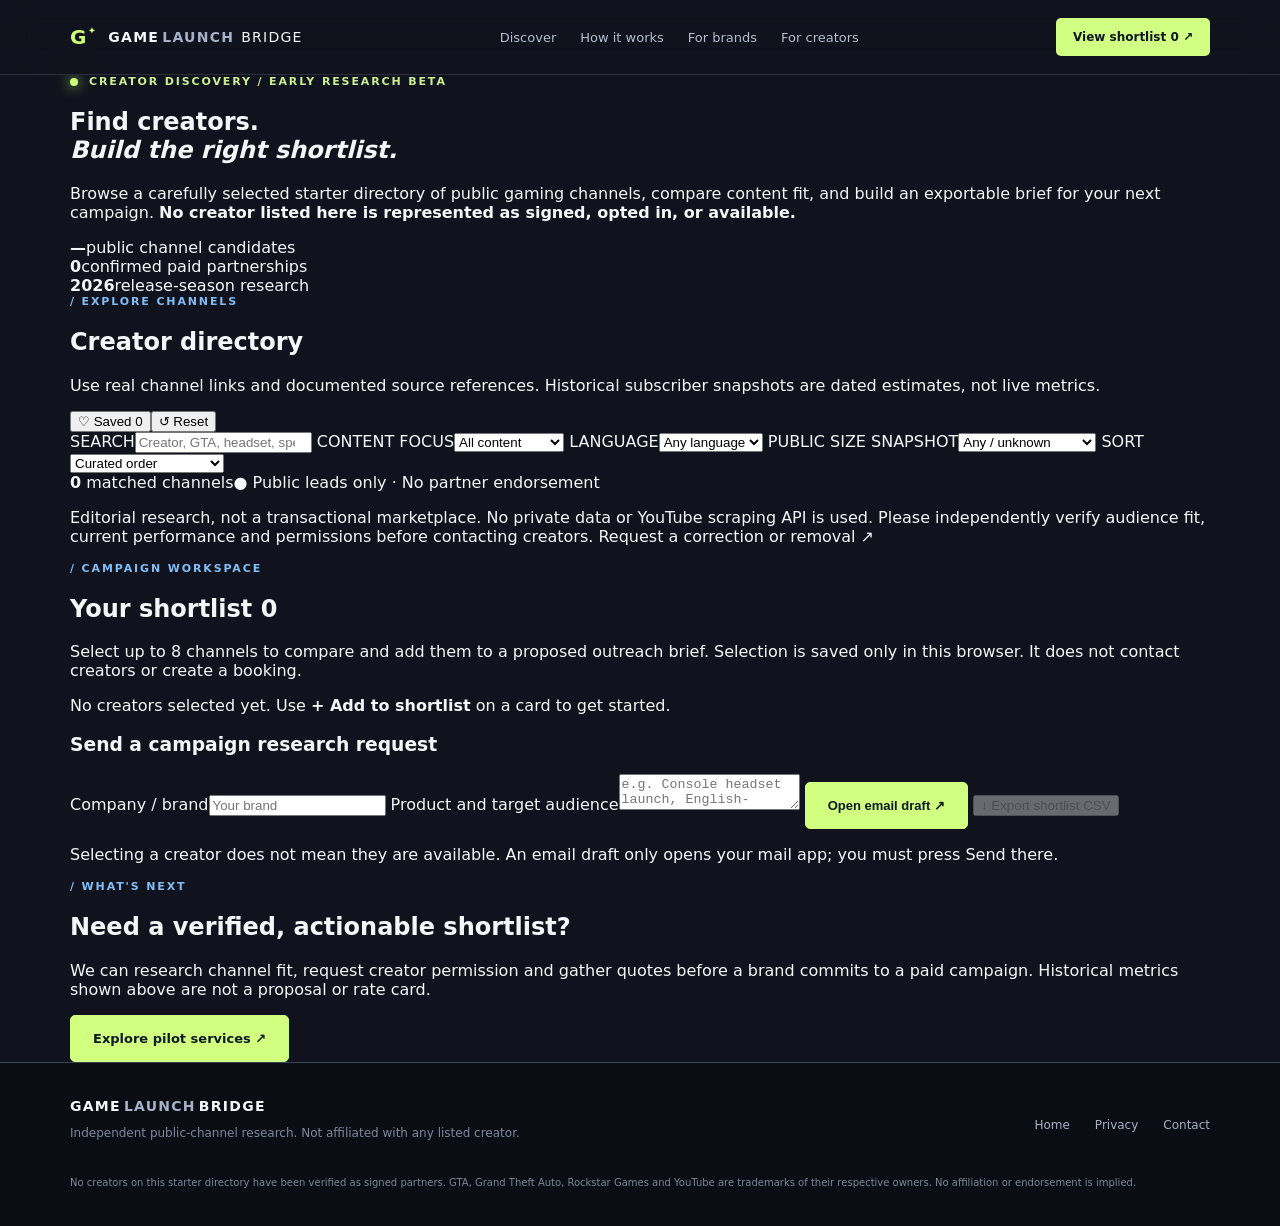
==== discover.html @ 22971d4e "Add creator discovery marketplace interface with search and shortlist workspace" ====
<!doctype html>
<html lang="en">
<head>
<meta charset="utf-8"><meta name="viewport" content="width=device-width,initial-scale=1">
<meta name="description" content="Find gaming creators for major launch campaigns. Curated public YouTube channel research, comparison, saved shortlist and a transparent inquiry workflow.">
<meta name="theme-color" content="#10131d">
<meta name="robots" content="noindex,nofollow">
<title>Discover gaming creators — GameLaunch Bridge</title>
<link rel="stylesheet" href="styles.css"><link rel="stylesheet" href="discover.css">
</head>
<body>
<a class="skip" href="#results">Skip to creator results</a>
<header class="header"><div class="shell headerinner"><a class="wordmark" href="index.html"><span class="logo">G<span class="star">✦</span></span> GAME<span class="dim">LAUNCH</span> <span class="subword">BRIDGE</span></a><nav aria-label="Main navigation"><a href="discover.html" aria-current="page">Discover</a><a href="index.html#how">How it works</a><a href="index.html#brands">For brands</a><a href="index.html#creators">For creators</a></nav><a class="navcta" href="#shortlist">View shortlist <span id="nav-count">0</span> ↗</a></div></header>
<main class="discovery-shell">
<section class="explore-intro shell">
<div class="eyebrow"><span class="live"></span> CREATOR DISCOVERY / EARLY RESEARCH BETA</div>
<h1>Find creators.<br><em>Build the right shortlist.</em></h1>
<p>Browse a carefully selected starter directory of public gaming channels, compare content fit, and build an exportable brief for your next campaign. <strong>No creator listed here is represented as signed, opted in, or available.</strong></p>
<div class="intro-stats"><div><strong id="total-count">—</strong><span>public channel candidates</span></div><div><strong>0</strong><span>confirmed paid partnerships</span></div><div><strong>2026</strong><span>release-season research</span></div></div>
</section>
<section class="shell marketplace">
<div class="market-head"><div><div class="eyebrow plain">/ EXPLORE CHANNELS</div><h2>Creator directory</h2><p>Use real channel links and documented source references. Historical subscriber snapshots are dated estimates, not live metrics.</p></div><div class="mini-actions"><button id="show-saved" type="button" class="outline-action" aria-pressed="false">♡ Saved <span id="saved-count">0</span></button><button id="reset-filters" type="button" class="outline-action">↺ Reset</button></div></div>
<div class="filterbar">
<label class="search"><span class="control-label">SEARCH</span><input id="search" type="search" placeholder="Creator, GTA, headset, speedruns…" autocomplete="off" aria-label="Search channels"></label>
<label><span class="control-label">CONTENT FOCUS</span><select id="category" aria-label="Filter content focus"><option value="">All content</option><option>GTA guides</option><option>GTA news</option><option>GTA gameplay</option><option>Entertainment</option><option>Gaming tech</option><option>Live &amp; variety</option></select></label>
<label><span class="control-label">LANGUAGE</span><select id="language" aria-label="Filter language"><option value="">Any language</option><option>English</option><option>Spanish</option></select></label>
<label><span class="control-label">PUBLIC SIZE SNAPSHOT</span><select id="size" aria-label="Filter dated audience size"><option value="">Any / unknown</option><option value="large">1M+ (dated)</option><option value="mid">100K–999K (dated)</option><option value="unknown">Not verified</option></select></label>
<label><span class="control-label">SORT</span><select id="sort" aria-label="Sort creators"><option value="curated">Curated order</option><option value="size">Snapshot: highest first</option><option value="az">Name: A–Z</option></select></label>
</div>
<div class="resultbar"><span><strong id="result-count">0</strong> matched channels</span><span class="pillstatus">● Public leads only · No partner endorsement</span></div>
<div id="results" class="creator-grid" aria-live="polite"></div>
<div id="empty" class="empty-state" hidden><h3>No creators matched.</h3><p>Try clearing a filter or broadening the search.</p><button type="button" id="empty-reset" class="btn secondary">Clear filters</button></div>
<p class="source-note">Editorial research, not a transactional marketplace. No private data or YouTube scraping API is used. Please independently verify audience fit, current performance and permissions before contacting creators. <a href="mailto:1102847670py@gmail.com?subject=Creator%20profile%20correction%20or%20removal">Request a correction or removal ↗</a></p>
</section>
<section class="shell shortlist-section" id="shortlist">
<div><div class="eyebrow plain">/ CAMPAIGN WORKSPACE</div><h2>Your shortlist <span class="count-bubble" id="shortlist-total">0</span></h2><p>Select up to 8 channels to compare and add them to a proposed outreach brief. Selection is saved only in this browser. It does not contact creators or create a booking.</p></div>
<div class="shortlist-layout"><div class="selection-panel" id="selected-list"><p class="no-selection">No creators selected yet. Use <strong>+ Add to shortlist</strong> on a card to get started.</p></div>
<div class="brief-panel"><h3>Send a campaign research request</h3><label for="brief-brand">Company / brand</label><input id="brief-brand" maxlength="120" placeholder="Your brand">
<label for="brief-goal">Product and target audience</label><textarea id="brief-goal" maxlength="1000" placeholder="e.g. Console headset launch, English-speaking audience, $2,000 test budget"></textarea>
<button type="button" class="btn primary" id="email-brief" disabled>Open email draft ↗</button>
<button type="button" class="outline-action export-action" id="download-csv" disabled>↓ Export shortlist CSV</button>
<p class="brief-note" role="status" id="brief-status">Selecting a creator does not mean they are available. An email draft only opens your mail app; you must press Send there.</p></div></div>
</section>
<section class="shell next-step"><div><span class="eyebrow plain">/ WHAT'S NEXT</span><h2>Need a verified, actionable shortlist?</h2><p>We can research channel fit, request creator permission and gather quotes before a brand commits to a paid campaign. Historical metrics shown above are not a proposal or rate card.</p></div><a class="btn primary" href="index.html#offers">Explore pilot services ↗</a></section>
</main>
<dialog id="creator-dialog" class="creator-dialog" aria-label="Creator profile"><div id="dialog-content"></div><form method="dialog"><button class="modal-close" aria-label="Close creator profile" type="submit">✕</button></form></dialog>
<footer class="footer"><div class="shell footerinner"><div><a class="wordmark" href="index.html">GAME<span class="dim">LAUNCH</span> BRIDGE</a><p>Independent public-channel research. Not affiliated with any listed creator.</p></div><div class="footerlinks"><a href="index.html">Home</a><a href="privacy.html">Privacy</a><a href="mailto:1102847670py@gmail.com">Contact</a></div></div><div class="shell legal">No creators on this starter directory have been verified as signed partners. GTA, Grand Theft Auto, Rockstar Games and YouTube are trademarks of their respective owners. No affiliation or endorsement is implied.</div></footer>
<script src="creators-data.js" defer></script><script src="discover.js" defer></script>
</body></html>
---- styles.css ----
:root{font-family:Inter,ui-sans-serif,system-ui,-apple-system,"Segoe UI",sans-serif;color:#f5f6f8;background:#10131d;scroll-behavior:smooth}*{box-sizing:border-box}body{margin:0}a{color:inherit;text-decoration:none}a:hover{color:#cbff77}.shell{width:min(1140px,calc(100% - 44px));margin:auto}.skip{position:absolute;left:-9999px;top:6px;background:#ccff6c;color:#10131d;padding:10px;z-index:100}.skip:focus{left:6px}.header{position:sticky;top:0;z-index:20;background:rgba(16,19,29,.88);backdrop-filter:blur(16px);border-bottom:1px solid #2a2e3d}.headerinner{min-height:74px;display:flex;align-items:center;gap:34px;justify-content:space-between}.wordmark{font-size:14px;letter-spacing:.09em;font-weight:900;white-space:nowrap;display:flex;align-items:center;gap:3px}.logo{font-size:20px;color:#ccff75;margin-right:8px}.star{font-size:10px;vertical-align:top}.dim{color:#a6b0c6}.subword{font-weight:500;margin-left:4px}nav{display:flex;gap:24px;font-size:13px;color:#b5bdce}nav a:hover,.footerlinks a:hover{color:#cfff7d}.navcta{font-size:12px;color:#111821;background:#d0ff83;padding:12px 17px;border-radius:5px;font-weight:800;white-space:nowrap}.navcta:hover{color:#111821;background:#fff}.hero{min-height:630px;overflow:hidden;position:relative;background:radial-gradient(circle at 68% 53%,#222a3c 0%,#10131d 54%)}.herogrid{min-height:628px;display:grid;grid-template-columns:1fr .9fr;align-items:center;gap:30px;position:relative;z-index:1}.eyebrow{font-size:11px;font-weight:800;letter-spacing:.17em;color:#caee92;display:flex;align-items:center;gap:11px}.live{width:8px;height:8px;background:#cafe7b;border-radius:50%;box-shadow:0 0 13px #c8ff74}.hero h1{font-weight:850;font-size:clamp(43px,5.1vw,70px);line-height:1.07;letter-spacing:-.055em;max-width:680px;margin:25px 0}.hero h1 em{color:#cefd88;font-style:normal}.lede{font-size:17px;line-height:1.76;max-width:550px;color:#b9c2d3}.heroactions{display:flex;gap:14px;flex-wrap:wrap;margin:33px 0 23px}.btn{display:inline-flex;align-items:center;justify-content:center;gap:16px;padding:15px 22px;border-radius:5px;font-weight:800;font-size:13px;border:1px solid #545e70;cursor:pointer;transition:transform .15s,background .15s}.btn:hover{transform:translateY(-2px)}.primary{background:#d1ff80;color:#111923;border-color:#d1ff80}.primary:hover{background:#e7ffae;color:#111923}.secondary{color:#f2f5fa;background:#242a39}.secondary:hover{color:#fff;background:#333c4e}.fineprint{font-size:11px;color:#8c98aa;line-height:1.6}.heroart{height:460px;position:relative;background:linear-gradient(152deg,#262b3f,#151a29);border:1px solid #3c455c;border-radius:16px;overflow:hidden;box-shadow:0 25px 75px #06070d88}.heroart:after{content:"";position:absolute;inset:0;background:repeating-linear-gradient(to bottom,transparent 0 13px,#ffffff04 14px);pointer-events:none}.arttitle,.artfoot{position:absolute;left:26px;top:26px;letter-spacing:.16em;color:#a8b5d0;font-size:10px;font-weight:750}.artfoot{top:auto;bottom:24px;color:#929eb6}.orbit{position:absolute;left:50%;top:50%;transform:translate(-50%,-50%) rotate(-18deg);border:1px solid #759a6f88;border-radius:50%}.orbit1{height:270px;width:270px}.orbit2{height:405px;width:405px;border-color:#4a627377}.central{position:absolute;top:50%;left:50%;transform:translate(-50%,-50%) rotate(-5deg);font-size:43px;line-height:.96;font-weight:900;letter-spacing:-.06em;color:#e2fdc3;text-shadow:0 0 50px #9bea7a57}.central small{display:block;color:#8cf4dd;font-size:13px;letter-spacing:.28em;margin-top:12px}.floatcard{position:absolute;background:#1d2632f2;border:1px solid #5f6e7e;border-radius:8px;padding:14px 15px;display:grid;gap:5px;box-shadow:0 12px 30px #10131d99}.floatcard span{font-size:9px;letter-spacing:.13em;color:#ccff8c}.floatcard strong{font-size:16px}.floatcard small{font-size:11px;color:#9aa7b6}.floatbrand{right:18px;top:82px;transform:rotate(6deg)}.floatcreator{left:24px;bottom:100px;transform:rotate(-5deg)}.glow{position:absolute;border-radius:50%;filter:blur(110px);opacity:.18;pointer-events:none}.glow1{background:#a5f984;width:340px;height:340px;right:8%;top:20%}.glow2{background:#659fd5;width:280px;height:280px;right:40%;bottom:0}.context{background:#181e2a;border-top:1px solid #333846;border-bottom:1px solid #333846}.contextinner{display:grid;grid-template-columns:1fr 1px 1fr 1px 1fr;align-items:center;gap:30px;padding:30px 0}.contextlead{display:grid;gap:7px}.contextlead strong{font-size:17px}.contextlead p{font-size:12px;line-height:1.7;color:#a7b2c3;margin:0}.contextdivider{width:1px;height:70px;background:#353d4b}.tiny{font-size:10px;letter-spacing:.15em;color:#bcff7e;font-weight:800}.section{padding:96px 0}.sectionhead{max-width:700px;margin-bottom:45px}.eyebrow.plain{color:#81bdf6;margin-bottom:14px}.section h2{font-weight:850;letter-spacing:-.044em;font-size:clamp(31px,3.2vw,45px);line-height:1.12;margin:0 0 20px}.sectionhead p,.formgrid>div>p{font-size:15px;line-height:1.7;color:#aab4c8}.steps{display:grid;grid-template-columns:repeat(4,1fr);gap:16px}.step{padding:29px 24px 32px;border:1px solid #384154;background:#171e2b;border-radius:10px}.num{font-weight:850;font-size:12px;color:#d0ff83}.step h3{font-size:18px;margin-top:50px}.step p{font-size:13px;line-height:1.8;color:#aeb9cb}.darkpanel{background:#171b27}.plans{display:grid;grid-template-columns:1fr 1fr;gap:20px;max-width:900px}.plan{border:1px solid #3f4b5d;border-radius:12px;background:#202737;padding:30px}.plan.featured{border-color:#9ac46f;background:linear-gradient(135deg,#25302e,#202737 65%)}.plantop{display:flex;align-items:center;justify-content:space-between;gap:10px;letter-spacing:.12em;color:#b6c3d5;font-size:10px;font-weight:800}.tag{padding:7px 9px;border-radius:3px;color:#172136;background:#d4def1;font-size:9px;letter-spacing:.01em}.tag.green{background:#ceff84}.price{font-size:42px;font-weight:850;letter-spacing:-.05em;margin:25px 0 10px}.price small{font-size:12px;font-weight:500;color:#aeb9ca;letter-spacing:0}.plan h3{font-size:19px;margin:10px 0}.plan p,.plan li{color:#b7c0d1;font-size:13px;line-height:1.8}.plan ul{padding-left:20px;margin:22px 0 27px}.planbtn{background:#d2ff88;color:#111923;border-color:#d2ff88;width:100%}.planbtn:hover{color:#111923;background:#f1ffc7}.pricingnote{font-size:11px;color:#a0acc0;margin-top:25px;max-width:850px;line-height:1.7}.formssection{background:#10131d}.formgrid{display:grid;grid-template-columns:.82fr 1.18fr;gap:80px;align-items:start}.formgrid>div>h2{max-width:450px}.note{background:#1c2431;border-left:3px solid #ccff84;padding:18px 20px;margin-top:33px}.note strong{font-size:15px}.note p,.aside{font-size:12px!important;line-height:1.7!important;color:#abb7c9}.formcard{padding:28px;border:1px solid #3e4757;background:#202737;border-radius:12px}.formtitle{font-size:18px;font-weight:850;margin-bottom:25px}.formcard label{display:grid;gap:9px;font-size:12px;font-weight:650;color:#d8dfed;margin-bottom:18px}.formcard label span{color:#cfff86}.formcard input:not([type=checkbox]),.formcard select,.formcard textarea{width:100%;min-height:46px;border:1px solid #4a556a;background:#131925;border-radius:5px;color:#fff;padding:12px 13px;font:inherit;font-weight:400;outline:none}.formcard textarea{min-height:110px;resize:vertical}.formcard input:focus,.formcard textarea:focus,.formcard select:focus{border-color:#cfff86}.formcard input::placeholder,.formcard textarea::placeholder{color:#7d8a9e}.fieldrow{display:grid;grid-template-columns:1fr 1fr;gap:14px}.formcard .consent{display:flex;gap:12px;align-items:start;font-weight:400;line-height:1.6;color:#b9c3d2}.consent input{width:16px;height:16px;flex-shrink:0;margin-top:3px;accent-color:#cfff86}.consent span{color:#b9c3d2!important}.consent a{text-decoration:underline;color:#d4ffa0}.submit{border:none;width:100%}.formfine{color:#8290a4;font-size:10px;line-height:1.5;margin:14px 0 0}.creatorssection{background:#171b27}.faqgrid{display:grid;grid-template-columns:1fr 1fr;gap:30px 50px}.faqgrid h3{font-size:16px}.faqgrid p{font-size:13px;line-height:1.8;color:#aab5c6}.footer{background:#0a0d14;border-top:1px solid #3a4353;padding:35px 0}.footerinner{display:flex;justify-content:space-between;align-items:center}.footer p{color:#7e899d;font-size:12px}.footerlinks{display:flex;gap:25px;color:#a6b1c3;font-size:12px}.legal{color:#7e8799;font-size:10px;line-height:1.7;margin-top:22px}
@media(max-width:1050px){nav{display:none}.herogrid{grid-template-columns:1fr .75fr}.hero h1{font-size:48px}.formgrid{gap:36px}}@media(max-width:780px){.headerinner{min-height:64px}.navcta{font-size:11px;padding:10px}.herogrid{grid-template-columns:1fr;padding:58px 0 38px}.hero{min-height:auto}.hero h1{font-size:clamp(38px,9vw,59px)}.heroart{max-width:500px;width:100%;height:340px}.central{font-size:33px}.orbit2{height:310px;width:310px}.orbit1{height:200px;width:200px}.floatcard{padding:10px;transform:none}.floatbrand{top:55px}.floatcreator{bottom:68px}.contextinner{grid-template-columns:1fr;gap:15px}.contextdivider{height:1px;width:100%}.steps{grid-template-columns:1fr 1fr}.section{padding:65px 0}.step h3{margin-top:20px}.formgrid,.plans,.faqgrid{grid-template-columns:1fr}.formgrid{gap:22px}.formcard{padding:22px}}@media(max-width:480px){.shell{width:calc(100% - 30px)}.wordmark{font-size:12px}.logo{font-size:15px}.subword{display:none}.herogrid{padding-top:43px}.hero h1{font-size:43px}.lede{font-size:15px}.heroactions{display:grid}.steps{grid-template-columns:1fr}.fieldrow{grid-template-columns:1fr;gap:0}.footerinner{align-items:start;gap:20px;flex-direction:column}.footerlinks{flex-wrap:wrap}.section h2{font-size:33px}.plan{padding:23px}}
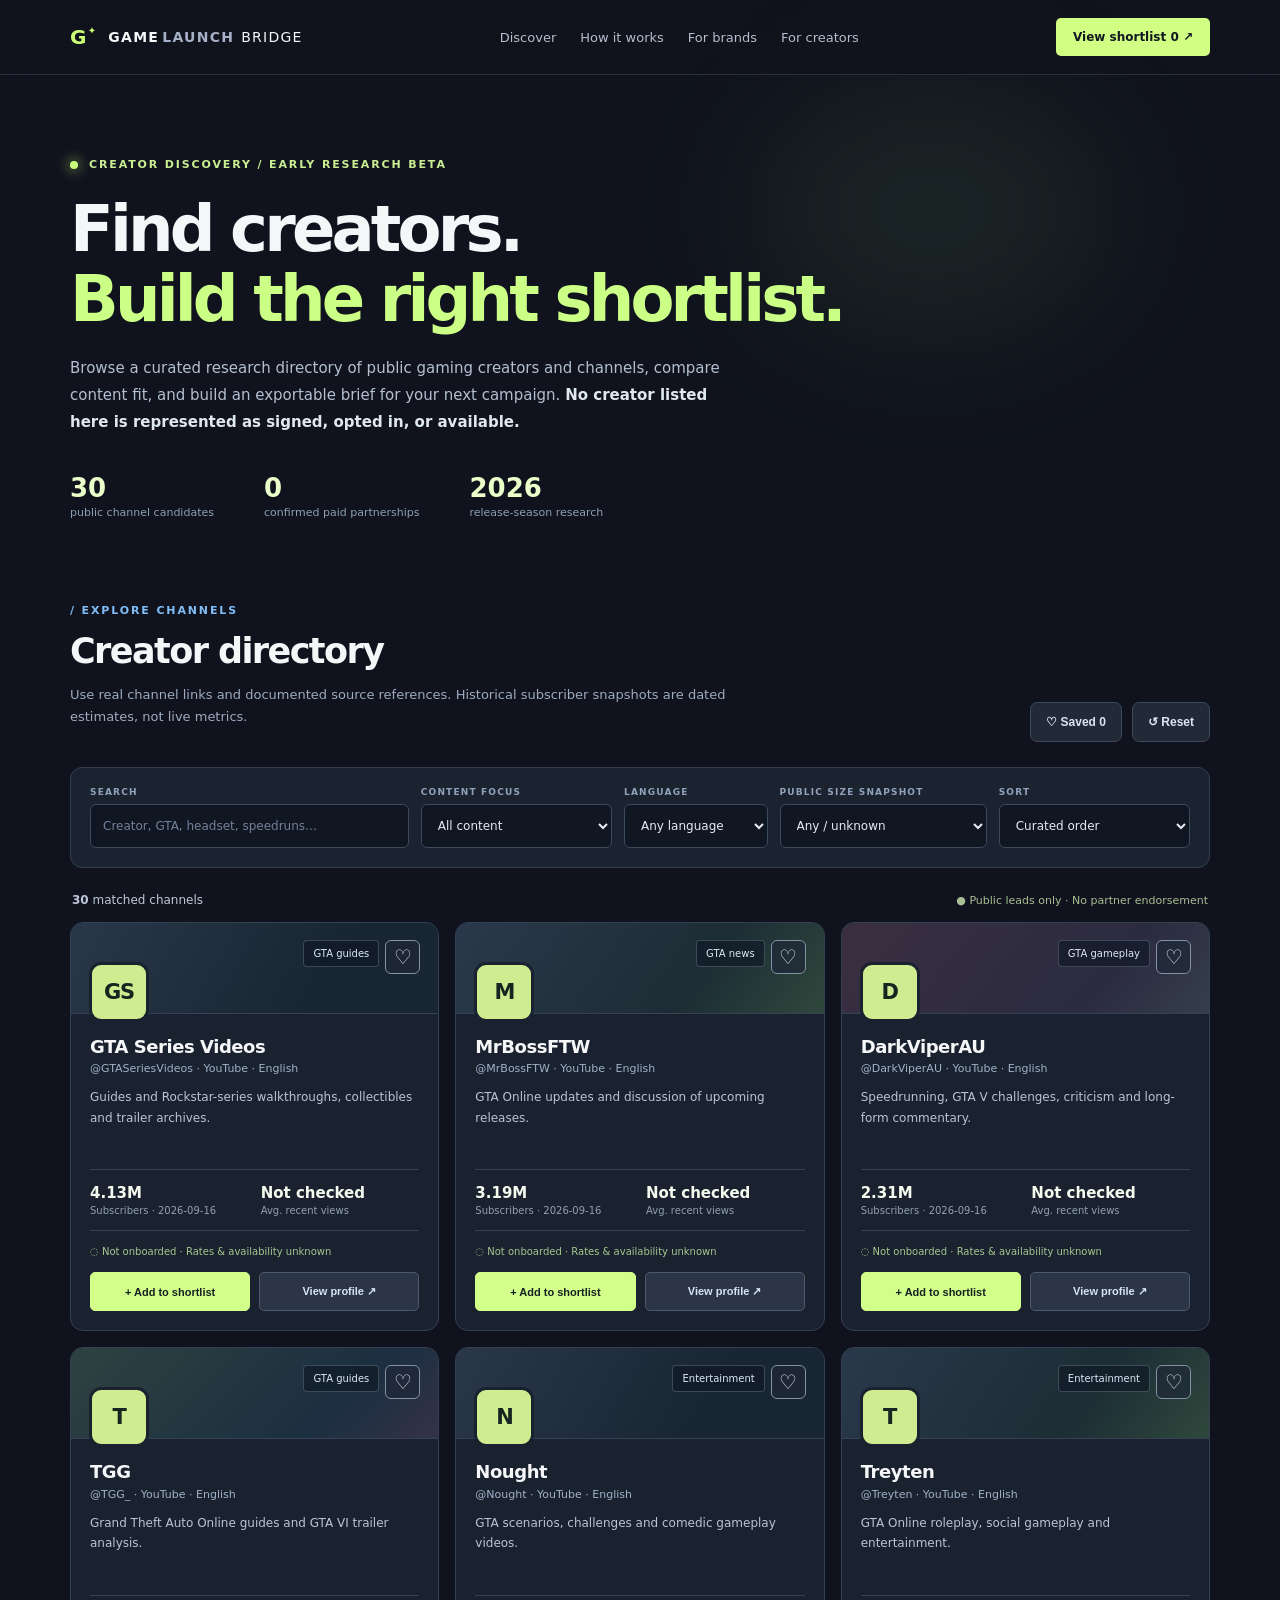
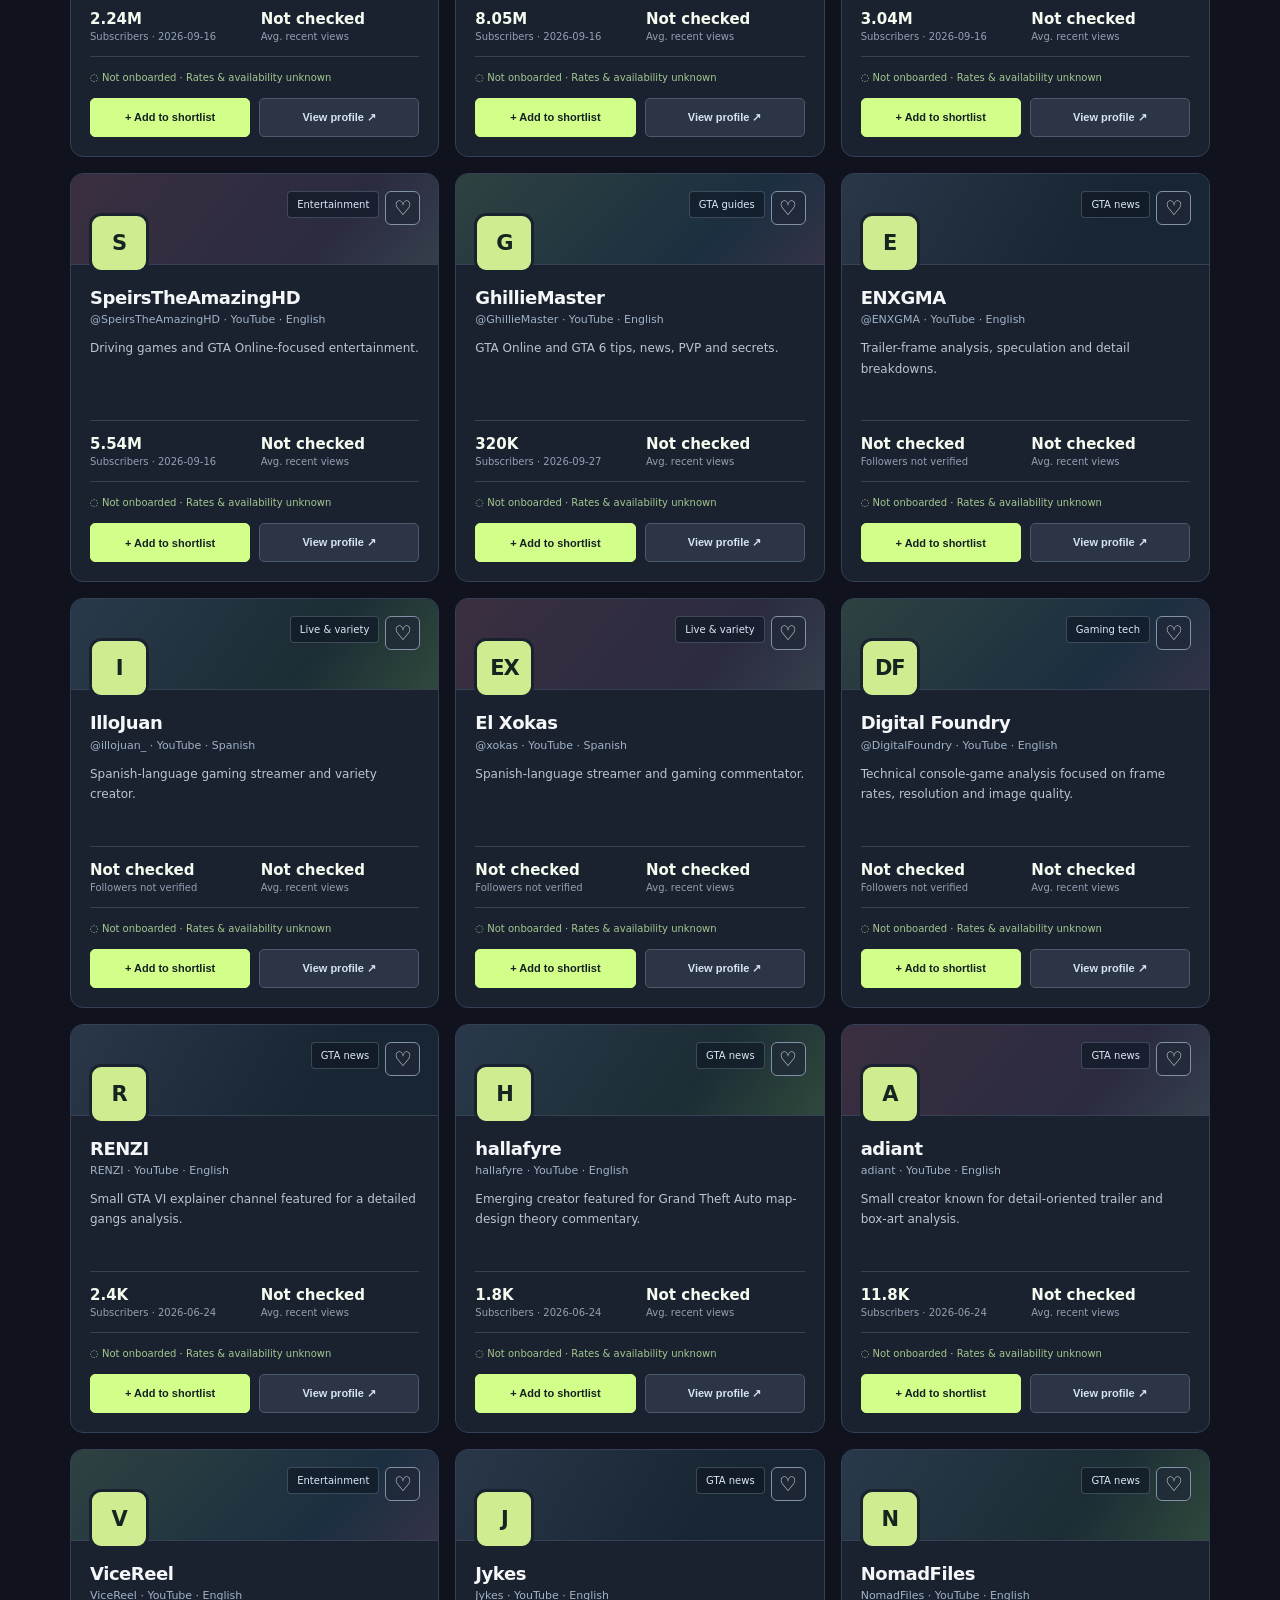
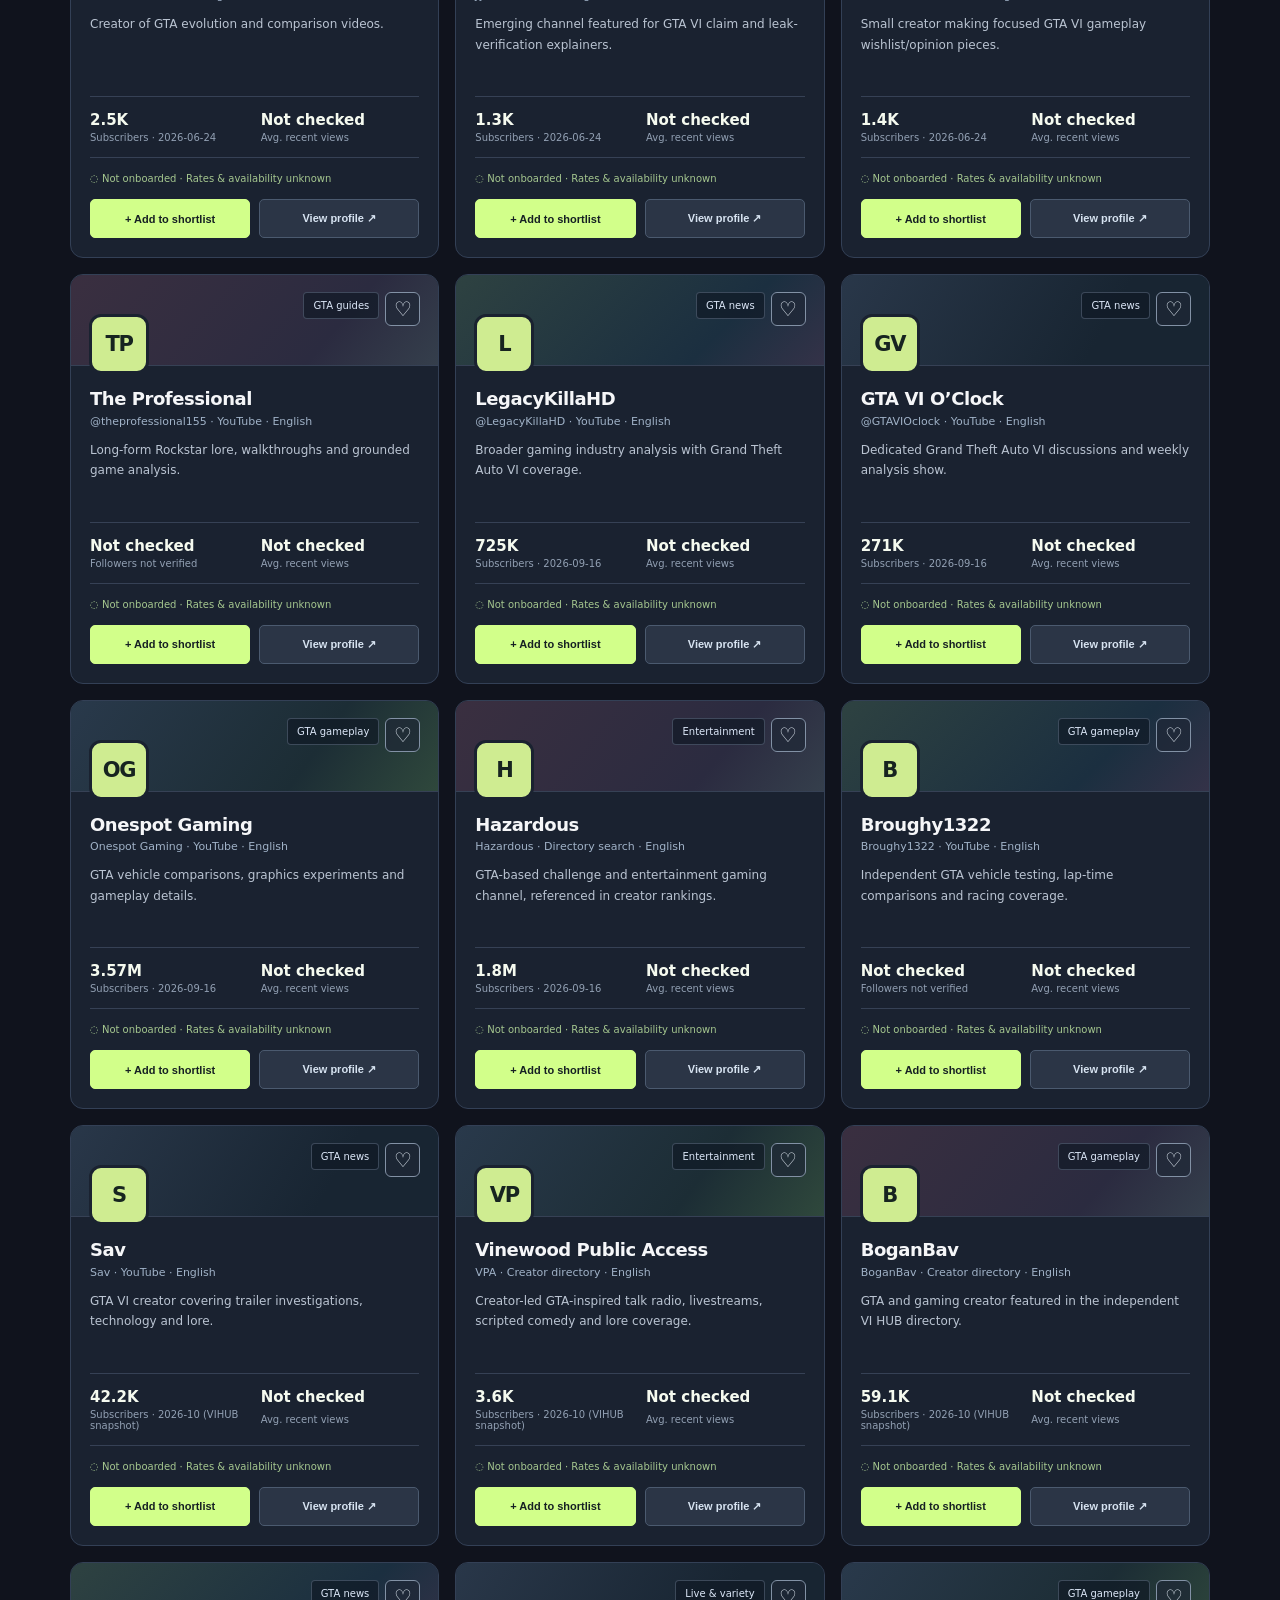
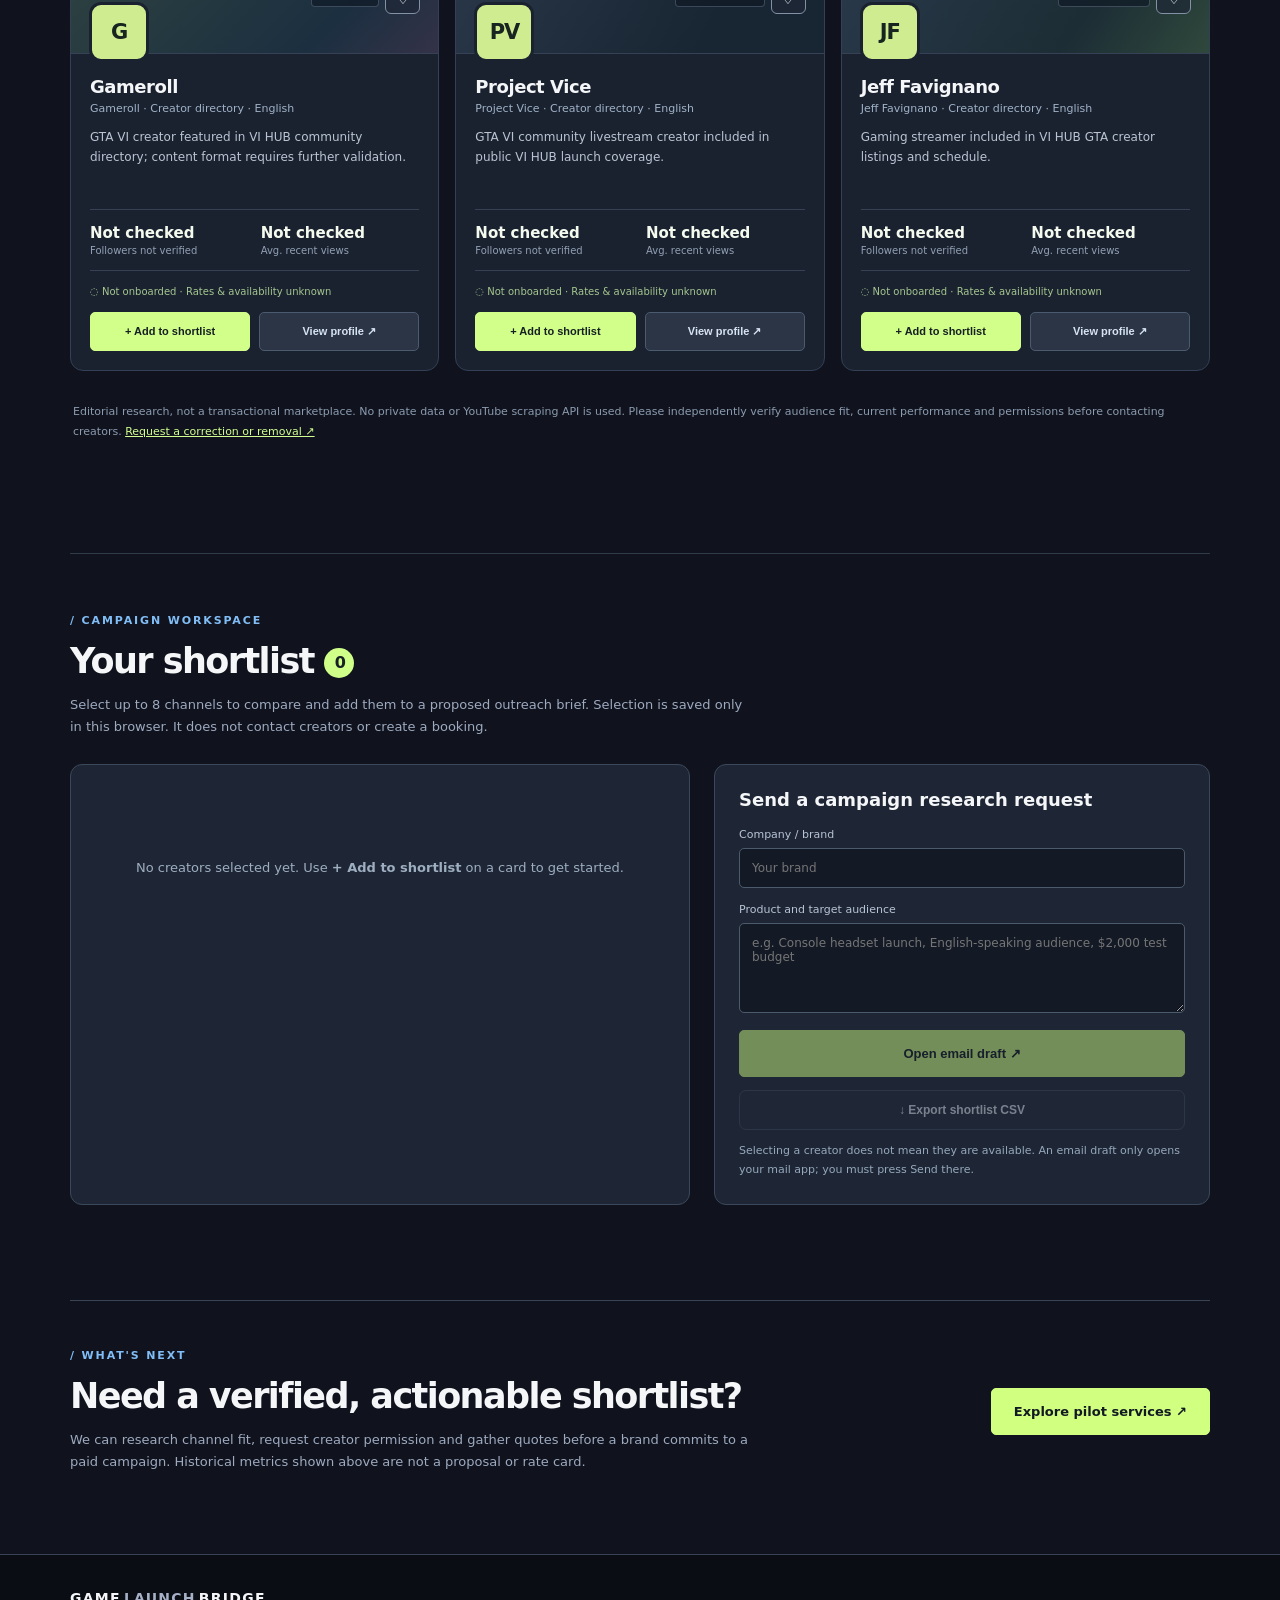
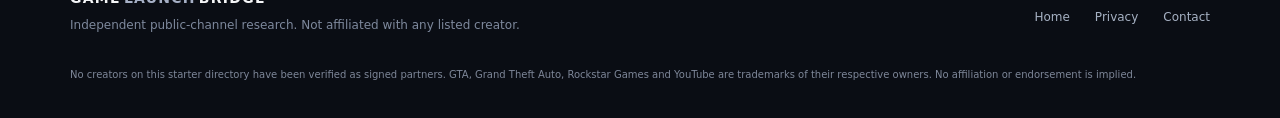
==== commit ee559acf: "Update discovery UI for 30 mixed-source creator candidates" ====
--- a/discover.html
+++ b/discover.html
@@ -2,7 +2,7 @@
 <html lang="en">
 <head>
 <meta charset="utf-8"><meta name="viewport" content="width=device-width,initial-scale=1">
-<meta name="description" content="Find gaming creators for major launch campaigns. Curated public YouTube channel research, comparison, saved shortlist and a transparent inquiry workflow.">
+<meta name="description" content="Find gaming creators for major launch campaigns. Curated public gaming-creator research, comparison, saved shortlist and a transparent inquiry workflow.">
 <meta name="theme-color" content="#10131d">
 <meta name="robots" content="noindex,nofollow">
 <title>Discover gaming creators — GameLaunch Bridge</title>
@@ -15,7 +15,7 @@
 <section class="explore-intro shell">
 <div class="eyebrow"><span class="live"></span> CREATOR DISCOVERY / EARLY RESEARCH BETA</div>
 <h1>Find creators.<br><em>Build the right shortlist.</em></h1>
-<p>Browse a carefully selected starter directory of public gaming channels, compare content fit, and build an exportable brief for your next campaign. <strong>No creator listed here is represented as signed, opted in, or available.</strong></p>
+<p>Browse a curated research directory of public gaming creators and channels, compare content fit, and build an exportable brief for your next campaign. <strong>No creator listed here is represented as signed, opted in, or available.</strong></p>
 <div class="intro-stats"><div><strong id="total-count">—</strong><span>public channel candidates</span></div><div><strong>0</strong><span>confirmed paid partnerships</span></div><div><strong>2026</strong><span>release-season research</span></div></div>
 </section>
 <section class="shell marketplace">
--- a/styles.css
+++ b/styles.css
@@ -1,2 +1,4 @@
 :root{font-family:Inter,ui-sans-serif,system-ui,-apple-system,"Segoe UI",sans-serif;color:#f5f6f8;background:#10131d;scroll-behavior:smooth}*{box-sizing:border-box}body{margin:0}a{color:inherit;text-decoration:none}a:hover{color:#cbff77}.shell{width:min(1140px,calc(100% - 44px));margin:auto}.skip{position:absolute;left:-9999px;top:6px;background:#ccff6c;color:#10131d;padding:10px;z-index:100}.skip:focus{left:6px}.header{position:sticky;top:0;z-index:20;background:rgba(16,19,29,.88);backdrop-filter:blur(16px);border-bottom:1px solid #2a2e3d}.headerinner{min-height:74px;display:flex;align-items:center;gap:34px;justify-content:space-between}.wordmark{font-size:14px;letter-spacing:.09em;font-weight:900;white-space:nowrap;display:flex;align-items:center;gap:3px}.logo{font-size:20px;color:#ccff75;margin-right:8px}.star{font-size:10px;vertical-align:top}.dim{color:#a6b0c6}.subword{font-weight:500;margin-left:4px}nav{display:flex;gap:24px;font-size:13px;color:#b5bdce}nav a:hover,.footerlinks a:hover{color:#cfff7d}.navcta{font-size:12px;color:#111821;background:#d0ff83;padding:12px 17px;border-radius:5px;font-weight:800;white-space:nowrap}.navcta:hover{color:#111821;background:#fff}.hero{min-height:630px;overflow:hidden;position:relative;background:radial-gradient(circle at 68% 53%,#222a3c 0%,#10131d 54%)}.herogrid{min-height:628px;display:grid;grid-template-columns:1fr .9fr;align-items:center;gap:30px;position:relative;z-index:1}.eyebrow{font-size:11px;font-weight:800;letter-spacing:.17em;color:#caee92;display:flex;align-items:center;gap:11px}.live{width:8px;height:8px;background:#cafe7b;border-radius:50%;box-shadow:0 0 13px #c8ff74}.hero h1{font-weight:850;font-size:clamp(43px,5.1vw,70px);line-height:1.07;letter-spacing:-.055em;max-width:680px;margin:25px 0}.hero h1 em{color:#cefd88;font-style:normal}.lede{font-size:17px;line-height:1.76;max-width:550px;color:#b9c2d3}.heroactions{display:flex;gap:14px;flex-wrap:wrap;margin:33px 0 23px}.btn{display:inline-flex;align-items:center;justify-content:center;gap:16px;padding:15px 22px;border-radius:5px;font-weight:800;font-size:13px;border:1px solid #545e70;cursor:pointer;transition:transform .15s,background .15s}.btn:hover{transform:translateY(-2px)}.primary{background:#d1ff80;color:#111923;border-color:#d1ff80}.primary:hover{background:#e7ffae;color:#111923}.secondary{color:#f2f5fa;background:#242a39}.secondary:hover{color:#fff;background:#333c4e}.fineprint{font-size:11px;color:#8c98aa;line-height:1.6}.heroart{height:460px;position:relative;background:linear-gradient(152deg,#262b3f,#151a29);border:1px solid #3c455c;border-radius:16px;overflow:hidden;box-shadow:0 25px 75px #06070d88}.heroart:after{content:"";position:absolute;inset:0;background:repeating-linear-gradient(to bottom,transparent 0 13px,#ffffff04 14px);pointer-events:none}.arttitle,.artfoot{position:absolute;left:26px;top:26px;letter-spacing:.16em;color:#a8b5d0;font-size:10px;font-weight:750}.artfoot{top:auto;bottom:24px;color:#929eb6}.orbit{position:absolute;left:50%;top:50%;transform:translate(-50%,-50%) rotate(-18deg);border:1px solid #759a6f88;border-radius:50%}.orbit1{height:270px;width:270px}.orbit2{height:405px;width:405px;border-color:#4a627377}.central{position:absolute;top:50%;left:50%;transform:translate(-50%,-50%) rotate(-5deg);font-size:43px;line-height:.96;font-weight:900;letter-spacing:-.06em;color:#e2fdc3;text-shadow:0 0 50px #9bea7a57}.central small{display:block;color:#8cf4dd;font-size:13px;letter-spacing:.28em;margin-top:12px}.floatcard{position:absolute;background:#1d2632f2;border:1px solid #5f6e7e;border-radius:8px;padding:14px 15px;display:grid;gap:5px;box-shadow:0 12px 30px #10131d99}.floatcard span{font-size:9px;letter-spacing:.13em;color:#ccff8c}.floatcard strong{font-size:16px}.floatcard small{font-size:11px;color:#9aa7b6}.floatbrand{right:18px;top:82px;transform:rotate(6deg)}.floatcreator{left:24px;bottom:100px;transform:rotate(-5deg)}.glow{position:absolute;border-radius:50%;filter:blur(110px);opacity:.18;pointer-events:none}.glow1{background:#a5f984;width:340px;height:340px;right:8%;top:20%}.glow2{background:#659fd5;width:280px;height:280px;right:40%;bottom:0}.context{background:#181e2a;border-top:1px solid #333846;border-bottom:1px solid #333846}.contextinner{display:grid;grid-template-columns:1fr 1px 1fr 1px 1fr;align-items:center;gap:30px;padding:30px 0}.contextlead{display:grid;gap:7px}.contextlead strong{font-size:17px}.contextlead p{font-size:12px;line-height:1.7;color:#a7b2c3;margin:0}.contextdivider{width:1px;height:70px;background:#353d4b}.tiny{font-size:10px;letter-spacing:.15em;color:#bcff7e;font-weight:800}.section{padding:96px 0}.sectionhead{max-width:700px;margin-bottom:45px}.eyebrow.plain{color:#81bdf6;margin-bottom:14px}.section h2{font-weight:850;letter-spacing:-.044em;font-size:clamp(31px,3.2vw,45px);line-height:1.12;margin:0 0 20px}.sectionhead p,.formgrid>div>p{font-size:15px;line-height:1.7;color:#aab4c8}.steps{display:grid;grid-template-columns:repeat(4,1fr);gap:16px}.step{padding:29px 24px 32px;border:1px solid #384154;background:#171e2b;border-radius:10px}.num{font-weight:850;font-size:12px;color:#d0ff83}.step h3{font-size:18px;margin-top:50px}.step p{font-size:13px;line-height:1.8;color:#aeb9cb}.darkpanel{background:#171b27}.plans{display:grid;grid-template-columns:1fr 1fr;gap:20px;max-width:900px}.plan{border:1px solid #3f4b5d;border-radius:12px;background:#202737;padding:30px}.plan.featured{border-color:#9ac46f;background:linear-gradient(135deg,#25302e,#202737 65%)}.plantop{display:flex;align-items:center;justify-content:space-between;gap:10px;letter-spacing:.12em;color:#b6c3d5;font-size:10px;font-weight:800}.tag{padding:7px 9px;border-radius:3px;color:#172136;background:#d4def1;font-size:9px;letter-spacing:.01em}.tag.green{background:#ceff84}.price{font-size:42px;font-weight:850;letter-spacing:-.05em;margin:25px 0 10px}.price small{font-size:12px;font-weight:500;color:#aeb9ca;letter-spacing:0}.plan h3{font-size:19px;margin:10px 0}.plan p,.plan li{color:#b7c0d1;font-size:13px;line-height:1.8}.plan ul{padding-left:20px;margin:22px 0 27px}.planbtn{background:#d2ff88;color:#111923;border-color:#d2ff88;width:100%}.planbtn:hover{color:#111923;background:#f1ffc7}.pricingnote{font-size:11px;color:#a0acc0;margin-top:25px;max-width:850px;line-height:1.7}.formssection{background:#10131d}.formgrid{display:grid;grid-template-columns:.82fr 1.18fr;gap:80px;align-items:start}.formgrid>div>h2{max-width:450px}.note{background:#1c2431;border-left:3px solid #ccff84;padding:18px 20px;margin-top:33px}.note strong{font-size:15px}.note p,.aside{font-size:12px!important;line-height:1.7!important;color:#abb7c9}.formcard{padding:28px;border:1px solid #3e4757;background:#202737;border-radius:12px}.formtitle{font-size:18px;font-weight:850;margin-bottom:25px}.formcard label{display:grid;gap:9px;font-size:12px;font-weight:650;color:#d8dfed;margin-bottom:18px}.formcard label span{color:#cfff86}.formcard input:not([type=checkbox]),.formcard select,.formcard textarea{width:100%;min-height:46px;border:1px solid #4a556a;background:#131925;border-radius:5px;color:#fff;padding:12px 13px;font:inherit;font-weight:400;outline:none}.formcard textarea{min-height:110px;resize:vertical}.formcard input:focus,.formcard textarea:focus,.formcard select:focus{border-color:#cfff86}.formcard input::placeholder,.formcard textarea::placeholder{color:#7d8a9e}.fieldrow{display:grid;grid-template-columns:1fr 1fr;gap:14px}.formcard .consent{display:flex;gap:12px;align-items:start;font-weight:400;line-height:1.6;color:#b9c3d2}.consent input{width:16px;height:16px;flex-shrink:0;margin-top:3px;accent-color:#cfff86}.consent span{color:#b9c3d2!important}.consent a{text-decoration:underline;color:#d4ffa0}.submit{border:none;width:100%}.formfine{color:#8290a4;font-size:10px;line-height:1.5;margin:14px 0 0}.creatorssection{background:#171b27}.faqgrid{display:grid;grid-template-columns:1fr 1fr;gap:30px 50px}.faqgrid h3{font-size:16px}.faqgrid p{font-size:13px;line-height:1.8;color:#aab5c6}.footer{background:#0a0d14;border-top:1px solid #3a4353;padding:35px 0}.footerinner{display:flex;justify-content:space-between;align-items:center}.footer p{color:#7e899d;font-size:12px}.footerlinks{display:flex;gap:25px;color:#a6b1c3;font-size:12px}.legal{color:#7e8799;font-size:10px;line-height:1.7;margin-top:22px}
-@media(max-width:1050px){nav{display:none}.herogrid{grid-template-columns:1fr .75fr}.hero h1{font-size:48px}.formgrid{gap:36px}}@media(max-width:780px){.headerinner{min-height:64px}.navcta{font-size:11px;padding:10px}.herogrid{grid-template-columns:1fr;padding:58px 0 38px}.hero{min-height:auto}.hero h1{font-size:clamp(38px,9vw,59px)}.heroart{max-width:500px;width:100%;height:340px}.central{font-size:33px}.orbit2{height:310px;width:310px}.orbit1{height:200px;width:200px}.floatcard{padding:10px;transform:none}.floatbrand{top:55px}.floatcreator{bottom:68px}.contextinner{grid-template-columns:1fr;gap:15px}.contextdivider{height:1px;width:100%}.steps{grid-template-columns:1fr 1fr}.section{padding:65px 0}.step h3{margin-top:20px}.formgrid,.plans,.faqgrid{grid-template-columns:1fr}.formgrid{gap:22px}.formcard{padding:22px}}@media(max-width:480px){.shell{width:calc(100% - 30px)}.wordmark{font-size:12px}.logo{font-size:15px}.subword{display:none}.herogrid{padding-top:43px}.hero h1{font-size:43px}.lede{font-size:15px}.heroactions{display:grid}.steps{grid-template-columns:1fr}.fieldrow{grid-template-columns:1fr;gap:0}.footerinner{align-items:start;gap:20px;flex-direction:column}.footerlinks{flex-wrap:wrap}.section h2{font-size:33px}.plan{padding:23px}}+@media(max-width:1050px){nav{display:none}.herogrid{grid-template-columns:1fr .75fr}.hero h1{font-size:48px}.formgrid{gap:36px}}@media(max-width:780px){.headerinner{min-height:64px}.navcta{font-size:11px;padding:10px}.herogrid{grid-template-columns:1fr;padding:58px 0 38px}.hero{min-height:auto}.hero h1{font-size:clamp(38px,9vw,59px)}.heroart{max-width:500px;width:100%;height:340px}.central{font-size:33px}.orbit2{height:310px;width:310px}.orbit1{height:200px;width:200px}.floatcard{padding:10px;transform:none}.floatbrand{top:55px}.floatcreator{bottom:68px}.contextinner{grid-template-columns:1fr;gap:15px}.contextdivider{height:1px;width:100%}.steps{grid-template-columns:1fr 1fr}.section{padding:65px 0}.step h3{margin-top:20px}.formgrid,.plans,.faqgrid{grid-template-columns:1fr}.formgrid{gap:22px}.formcard{padding:22px}}@media(max-width:480px){.shell{width:calc(100% - 30px)}.wordmark{font-size:12px}.logo{font-size:15px}.subword{display:none}.herogrid{padding-top:43px}.hero h1{font-size:43px}.lede{font-size:15px}.heroactions{display:grid}.steps{grid-template-columns:1fr}.fieldrow{grid-template-columns:1fr;gap:0}.footerinner{align-items:start;gap:20px;flex-direction:column}.footerlinks{flex-wrap:wrap}.section h2{font-size:33px}.plan{padding:23px}}
+/* Creator Discovery feature on the landing page. */
+@media(max-width:700px){#discover-feature>.shell{grid-template-columns:1fr!important;gap:18px!important}#discover-feature .btn{width:100%}}
--- a/discover.css
+++ b/discover.css
@@ -0,0 +1 @@
+.discovery-shell{background:#10131d}.explore-intro{padding:83px 0 50px;position:relative}.explore-intro:before{content:"";position:absolute;right:9%;top:3%;width:350px;height:240px;border-radius:50%;background:#9fff7d14;filter:blur(70px);pointer-events:none}.explore-intro h1{font-size:clamp(43px,5vw,67px);line-height:1.09;letter-spacing:-.06em;margin:24px 0 20px;max-width:840px}.explore-intro h1 em{font-style:normal;color:#ccff86}.explore-intro p{font-size:15px;color:#b3bfd1;line-height:1.8;max-width:680px}.explore-intro p strong{color:#e0e8ef;font-weight:600}.intro-stats{display:flex;gap:50px;flex-wrap:wrap;padding-top:24px}.intro-stats div{display:grid;gap:5px}.intro-stats strong{font-size:26px;color:#eaffc9;line-height:1}.intro-stats span{font-size:11px;color:#8e9fb5}.marketplace{padding:35px 0 80px}.market-head{display:flex;justify-content:space-between;gap:20px;align-items:end;margin-bottom:25px}.market-head h2,.shortlist-section h2,.next-step h2{font-size:35px;letter-spacing:-.045em;margin:9px 0 10px}.market-head p,.shortlist-section p,.next-step p{max-width:680px;font-size:13px;line-height:1.75;color:#9daac0}.mini-actions{display:flex;gap:10px;flex-shrink:0}.outline-action{border:1px solid #3e485b;background:#222a38;color:#dce5f1;border-radius:7px;padding:12px 15px;font-size:12px;font-weight:700;cursor:pointer}.outline-action:hover,.outline-action[aria-pressed=true]{color:#dbff9a;border-color:#b6d888}.filterbar{display:grid;grid-template-columns:2fr 1.2fr .9fr 1.3fr 1.2fr;gap:12px;padding:19px;background:#1b2230;border:1px solid #343e50;border-radius:12px}.filterbar label{min-width:0;display:grid;gap:7px}.control-label{color:#90a3bb;font-size:9px;letter-spacing:.13em;font-weight:800}.filterbar input,.filterbar select{width:100%;min-width:0;height:44px;border:1px solid #3c4a5e;border-radius:6px;background:#111722;color:#e5eaf2;padding:0 12px;font-family:inherit;font-size:12px;outline:none}.filterbar input:focus,.filterbar select:focus{border-color:#d1fa89}.filterbar input::placeholder{color:#71819a}.resultbar{display:flex;justify-content:space-between;align-items:center;gap:12px;font-size:12px;color:#bdc8d9;padding:25px 2px 15px}.pillstatus{color:#a6bf93;font-size:11px}.creator-grid{display:grid;grid-template-columns:repeat(3,minmax(0,1fr));gap:16px}.creator-card{background:#1a2230;border:1px solid #334056;border-radius:13px;overflow:hidden;display:flex;flex-direction:column;min-width:0;transition:border-color .18s,transform .18s}.creator-card:hover{transform:translateY(-3px);border-color:#68816c}.creator-card.selected{border-color:#b8db79}.creator-cover{height:91px;padding:17px 18px;display:flex;justify-content:space-between;align-items:start;background:linear-gradient(120deg,#293749,#182532 70%);border-bottom:1px solid #364155}.creator-cover.color1{background:linear-gradient(125deg,#29394b,#1c2d35 65%,#2f483c)}.creator-cover.color2{background:linear-gradient(130deg,#3a2f40,#2b2b40 70%,#353f4c)}.creator-cover.color3{background:linear-gradient(135deg,#2e4241,#1b2f40 70%,#343248)}.avatar{border-radius:12px;height:60px;width:60px;background:#cfec91;color:#172420;font-size:21px;font-weight:900;display:grid;place-items:center;letter-spacing:-.06em;border:3px solid #1a2230;margin-top:22px}.category-chip{font-size:10px;color:#dce7f8;background:#101825aa;border:1px solid #7b8ba366;padding:7px 9px;border-radius:4px}.heart{border:1px solid #8291a5;color:#dde6ef;background:#1e2735ad;border-radius:6px;min-width:35px;height:34px;font-size:20px;cursor:pointer}.heart[aria-pressed=true]{color:#d1ff86;border-color:#b3ed7c}.creator-body{padding:21px 19px 0;flex:1}.creator-name{font-size:18px;line-height:1.3;margin:0 0 4px;letter-spacing:-.025em}.creator-handle{font-size:11px;color:#a0b2c7;margin:0 0 12px}.creator-desc{font-size:12px;line-height:1.7;color:#bac4d2;min-height:62px}.creator-facts{display:grid;grid-template-columns:1fr 1fr;gap:12px;border-top:1px solid #364155;border-bottom:1px solid #364155;padding:14px 0;margin:20px 0 15px}.creator-facts div{display:grid;gap:3px}.creator-facts b{font-size:15px;color:#f5faef}.creator-facts span{font-size:10px;color:#92a0b3}.creator-notice{font-size:10px;color:#a5c78f;margin:9px 0 15px}.creator-actions{display:flex;gap:9px;padding:0 19px 19px}.creator-actions button{flex:1;padding:12px 8px;font-size:11px;border-radius:5px;font-weight:800;cursor:pointer}.add-shortlist{background:#d2ff8a;color:#162023;border:1px solid #d2ff8a}.add-shortlist[aria-pressed=true]{background:#2d4638;color:#d8f9a2;border-color:#658562}.view-details{background:#2b3546;color:#d7e3f1;border:1px solid #4b5a6f}.source-note{padding:20px 3px;color:#8b9bb0;font-size:11px;line-height:1.8}.source-note a{color:#d1ff91;text-decoration:underline}.empty-state{text-align:center;padding:60px 15px;border:1px dashed #465466;border-radius:12px;background:#1b2230}.empty-state p{color:#94a0b2}.shortlist-section{padding:60px 0 95px;border-top:1px solid #303b49}.count-bubble{display:inline-grid;place-items:center;font-size:16px;width:30px;height:30px;background:#cfff89;color:#162025;border-radius:50%;vertical-align:middle}.shortlist-layout{display:grid;grid-template-columns:1.25fr 1fr;gap:24px;margin-top:25px}.selection-panel,.brief-panel{background:#1e2635;border:1px solid #3b485b;border-radius:12px;padding:24px;min-height:305px}.no-selection{padding:55px 20px;text-align:center;color:#9daec0!important}.selected-row{display:flex;align-items:center;justify-content:space-between;gap:12px;padding:14px 3px;border-bottom:1px solid #374357}.selected-row:last-child{border:0}.selected-row strong{font-size:13px}.selected-row small{color:#94a8bd;font-size:11px;display:block;margin-top:4px}.selected-row button{color:#fac9ba;background:none;border:1px solid #736464;border-radius:4px;cursor:pointer;font-size:11px;padding:7px 10px}.brief-panel h3{font-size:18px;margin:0 0 18px}.brief-panel label{display:block;font-size:11px;color:#b7c4d5;margin:15px 0 7px}.brief-panel input,.brief-panel textarea{width:100%;border:1px solid #4b5b6b;color:#fff;font-size:12px;border-radius:5px;background:#131a26;padding:12px;outline:none;font-family:inherit}.brief-panel textarea{min-height:90px;resize:vertical}.brief-panel input:focus,.brief-panel textarea:focus{border-color:#caff81}.brief-panel .btn,.export-action{display:block;width:100%;margin-top:13px;text-align:center}.brief-panel button:disabled{opacity:.48;cursor:not-allowed;transform:none}.brief-note{font-size:11px!important;color:#95a8bc!important;margin-bottom:0}.next-step{display:flex;align-items:center;justify-content:space-between;gap:25px;border-top:1px solid #394557;padding:48px 0 80px}.next-step p{margin-bottom:0}.next-step .btn{white-space:nowrap}.creator-dialog{color:#f2f6fc;max-width:600px;width:calc(100% - 30px);border:1px solid #60738a;border-radius:14px;background:#1b2636;box-shadow:0 25px 85px #000c;padding:32px;position:fixed}.creator-dialog::backdrop{background:#030711ca;backdrop-filter:blur(4px)}.creator-dialog h2{margin:14px 0 5px;font-size:28px}.creator-dialog p{color:#acbed1;font-size:13px;line-height:1.8}.creator-dialog .modal-kicker{letter-spacing:.12em;color:#d1ff8c;font-size:10px;font-weight:800}.creator-dialog .modal-meta{display:flex;flex-wrap:wrap;gap:8px;margin:18px 0}.creator-dialog .modal-meta span{border:1px solid #4c5b70;border-radius:4px;font-size:11px;color:#c4d5e7;padding:6px 10px}.creator-dialog h3{font-size:14px;margin:25px 0 8px}.creator-dialog .modal-cta{display:flex;gap:10px;flex-wrap:wrap;margin-top:23px}.creator-dialog .modal-cta a{font-size:12px}.modal-close{position:absolute;right:14px;top:14px;padding:10px;color:#fff;border:1px solid #465567;border-radius:7px;background:#263447;cursor:pointer}.creator-dialog a.source-link{color:#d0ff96;text-decoration:underline;word-break:break-word}.creator-dialog .fact-note{font-size:11px;color:#9eb0c6}.creator-dialog .modal-safety{margin-top:24px;border-top:1px solid #39495b;padding-top:18px;color:#b7cbaa}.creatorslink{color:#caff8a}@media(max-width:1070px){.filterbar{grid-template-columns:2fr 1fr 1fr}.creator-grid{grid-template-columns:repeat(2,1fr)}}@media(max-width:700px){.explore-intro{padding:48px 0 20px}.intro-stats{gap:25px}.market-head{align-items:start;flex-direction:column}.filterbar{grid-template-columns:1fr 1fr}.filterbar .search{grid-column:1/-1}.creator-grid{grid-template-columns:1fr}.shortlist-layout{grid-template-columns:1fr}.next-step{align-items:start;flex-direction:column}.pillstatus{font-size:10px}.market-head h2,.shortlist-section h2{font-size:29px}.creator-desc{min-height:auto}}@media(max-width:420px){.filterbar{grid-template-columns:1fr}.filterbar .search{grid-column:auto}.resultbar{align-items:start;flex-direction:column}.creator-dialog{padding:23px}.explore-intro h1{font-size:39px}}
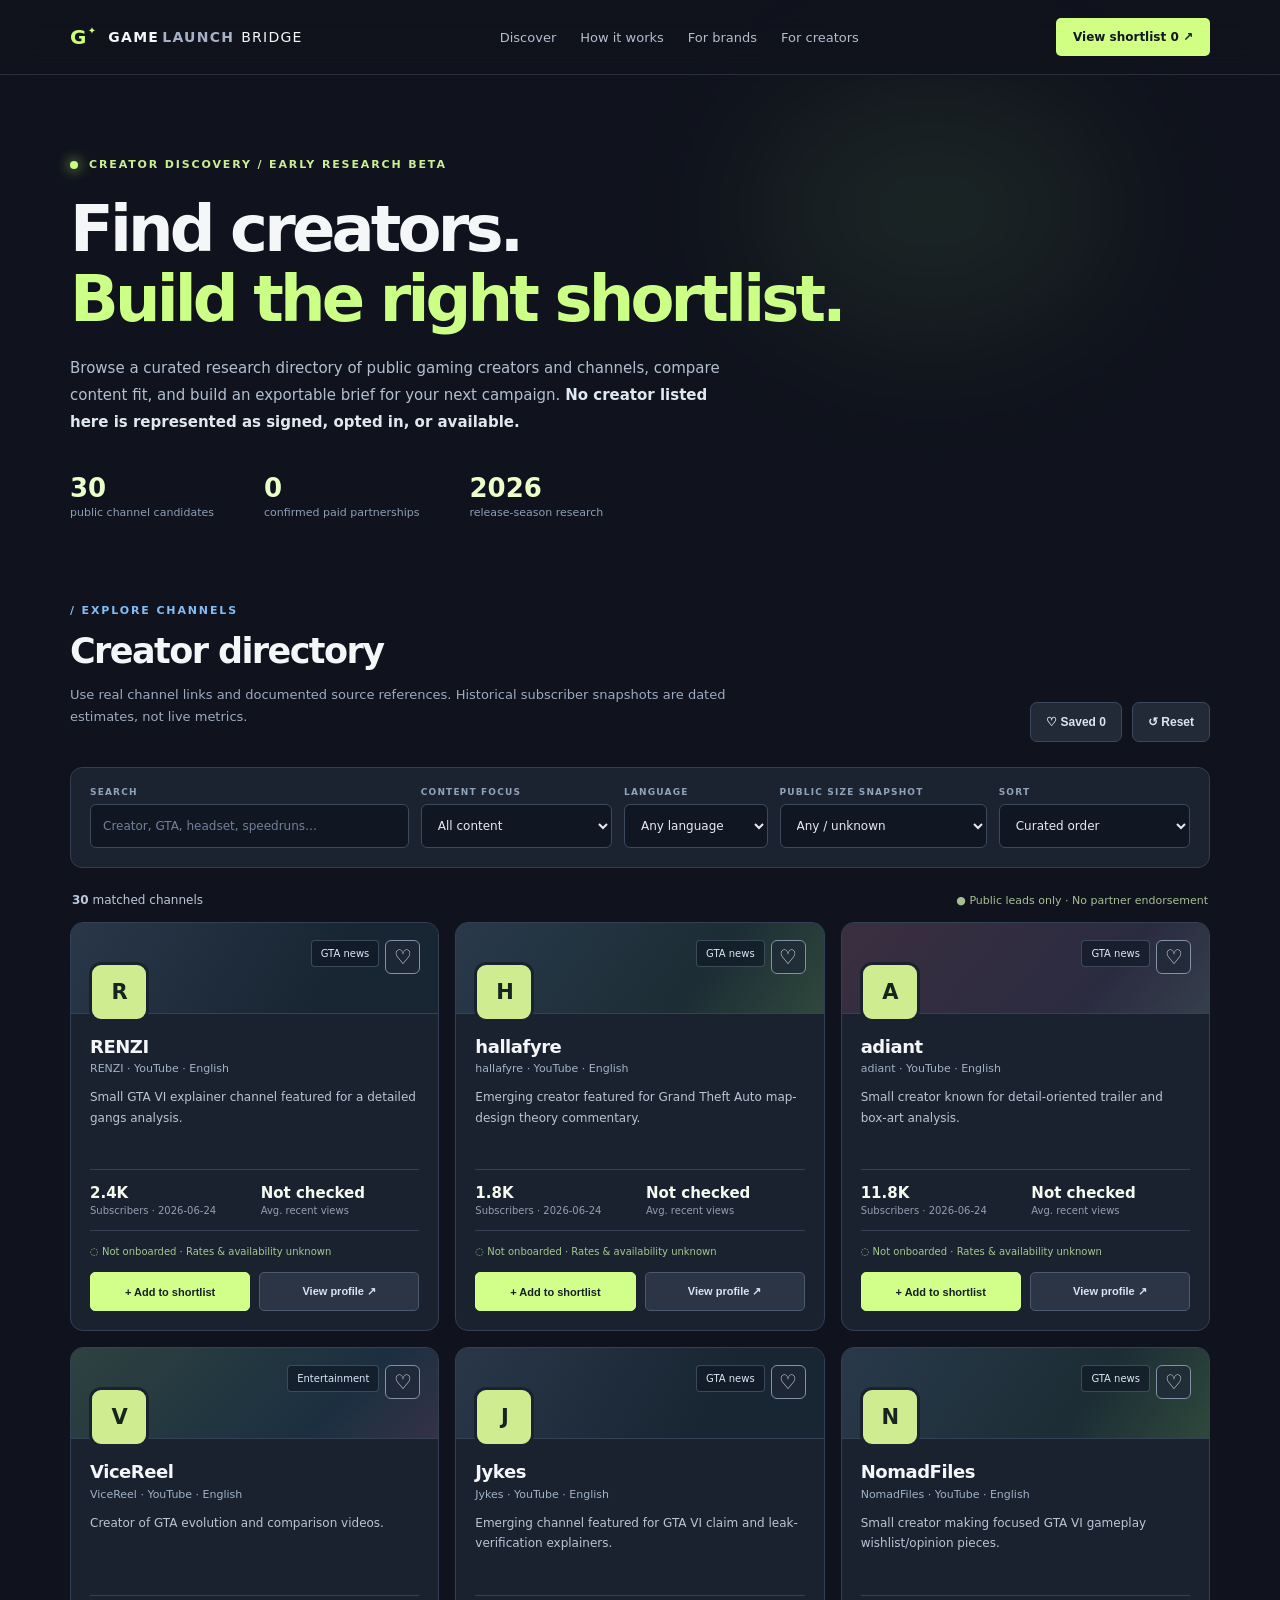
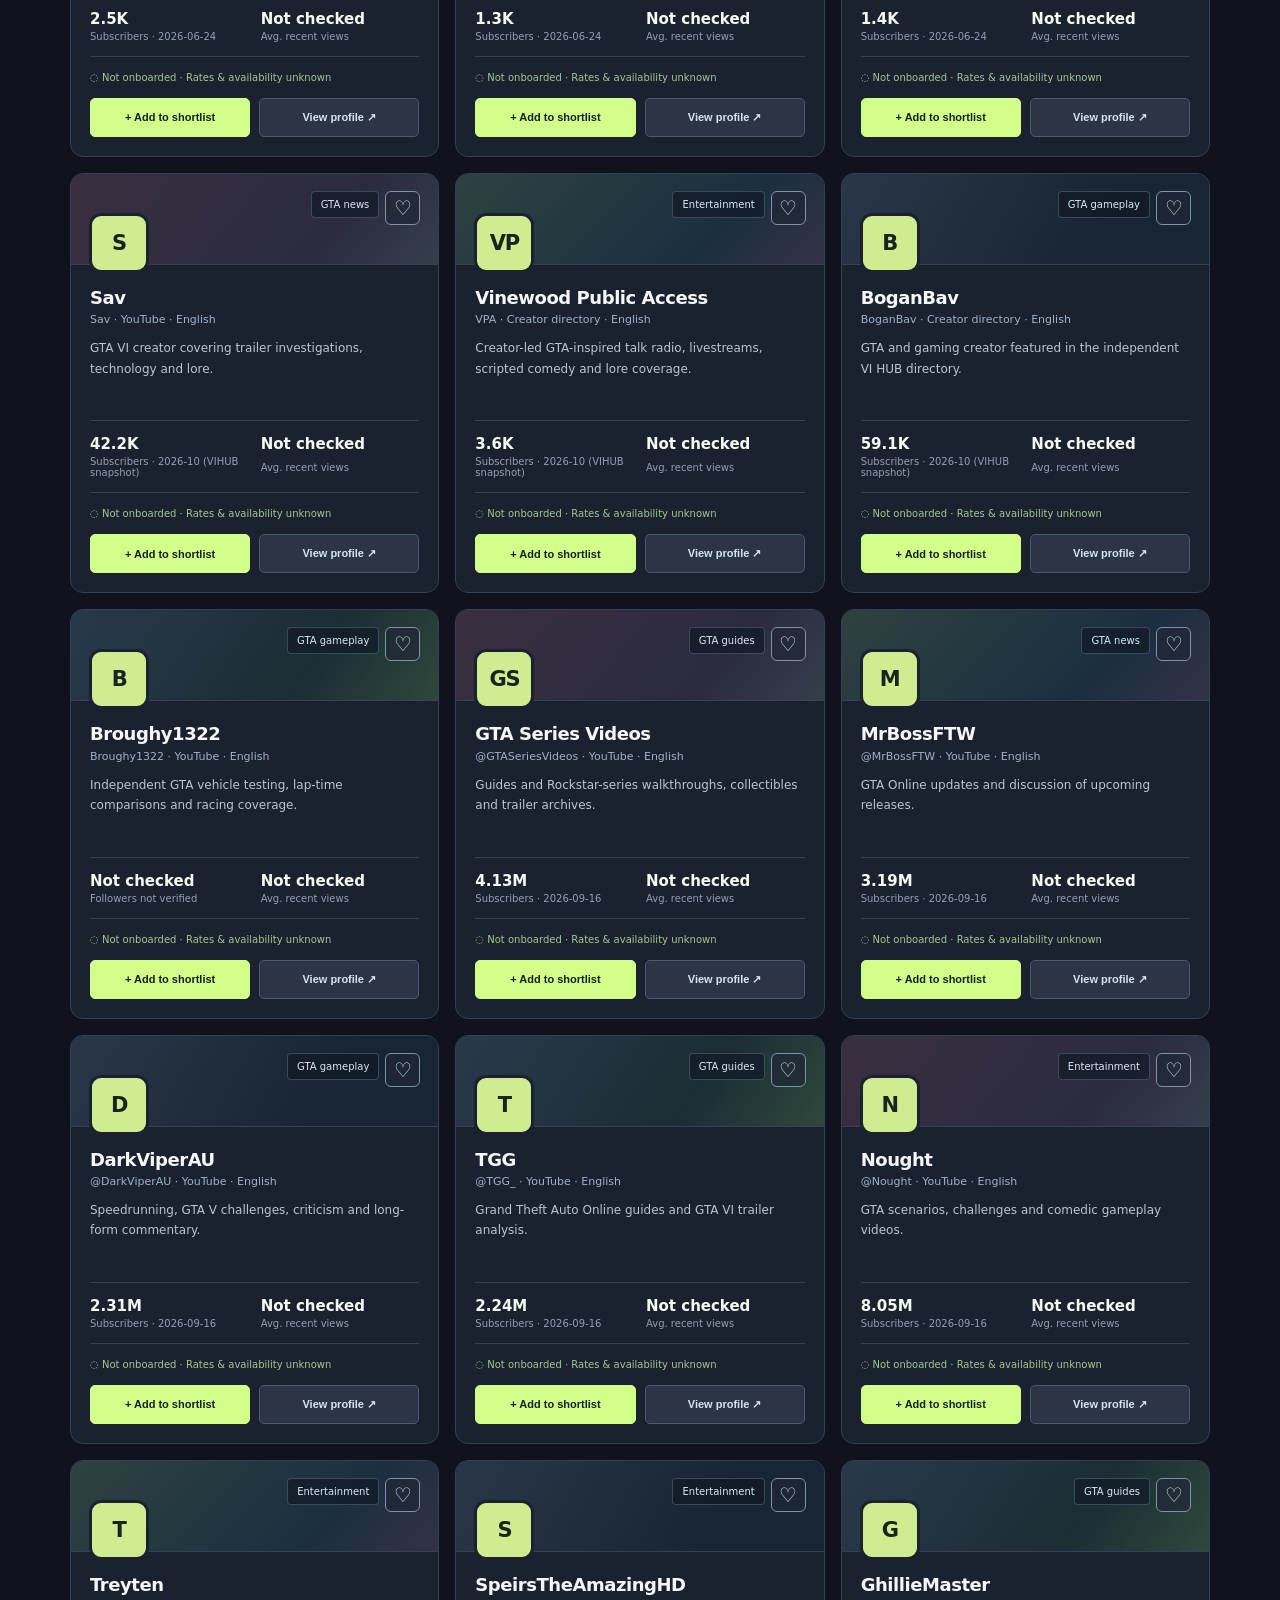
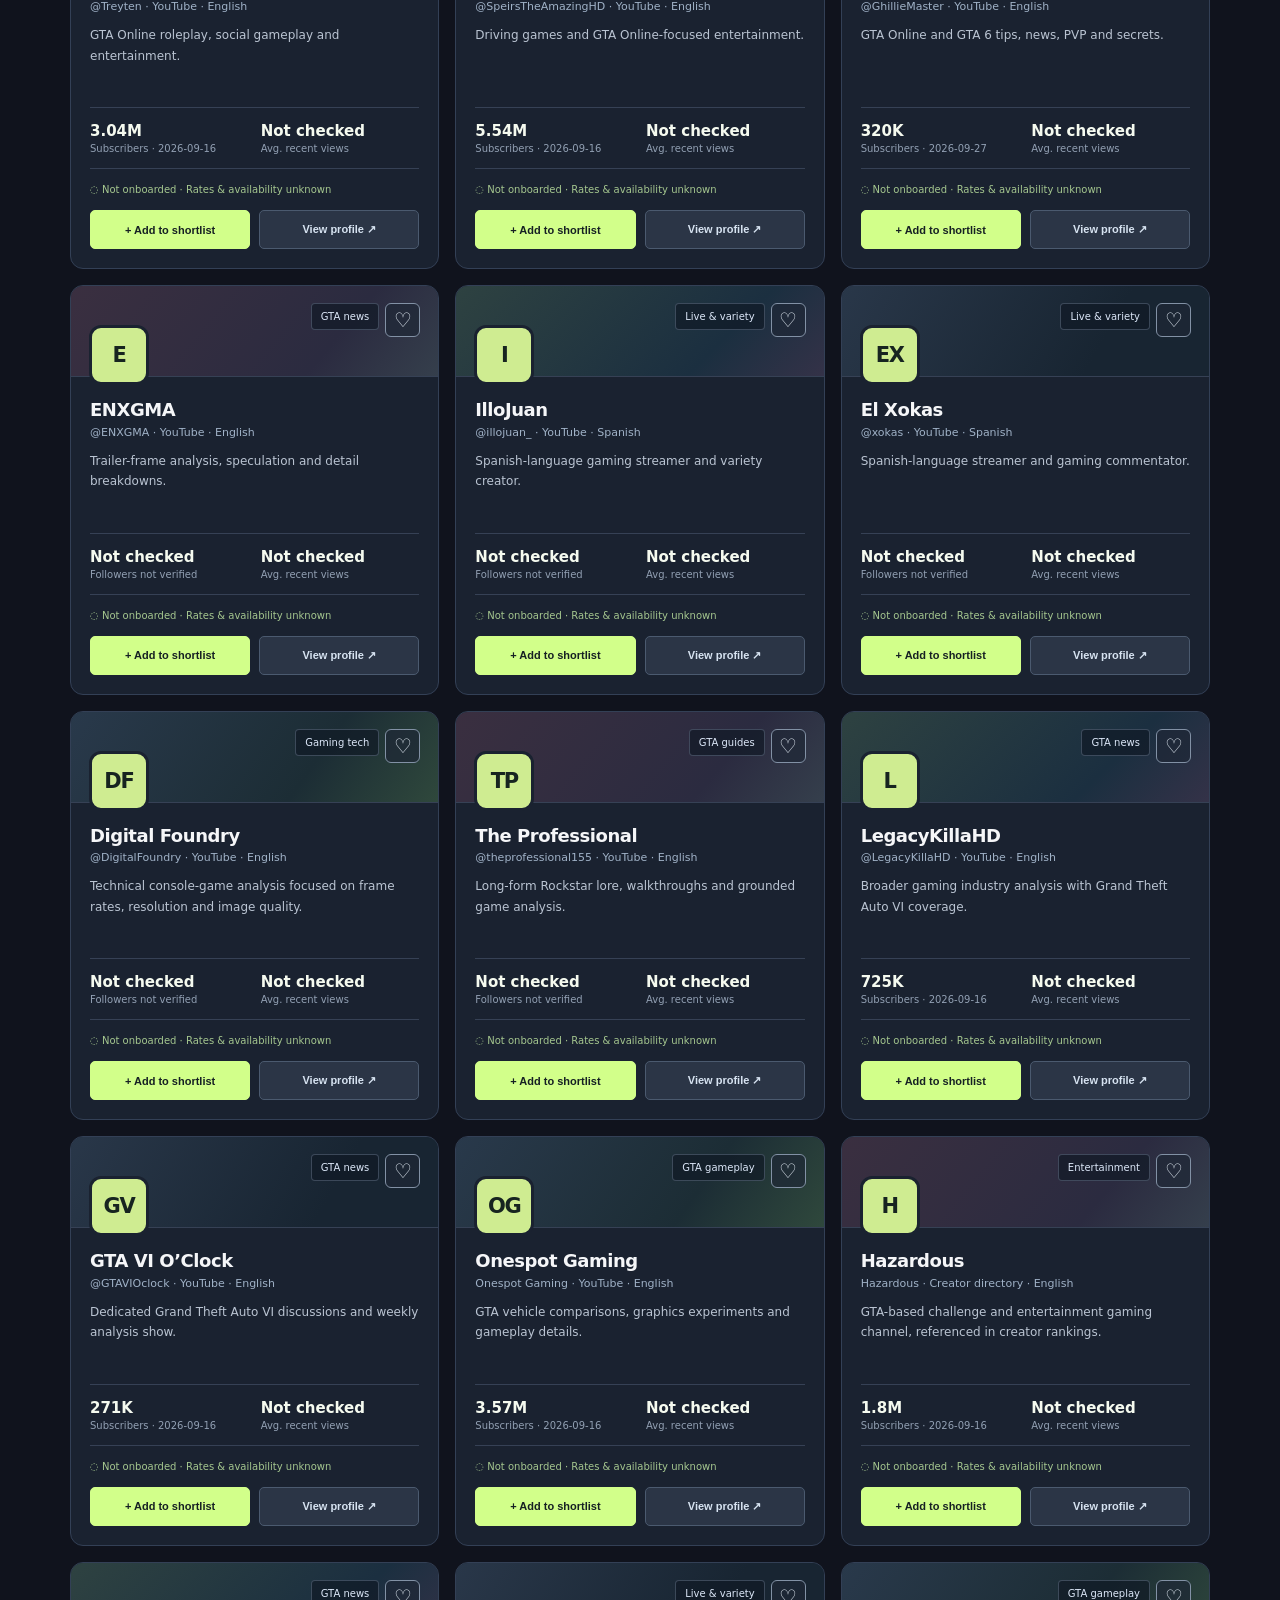
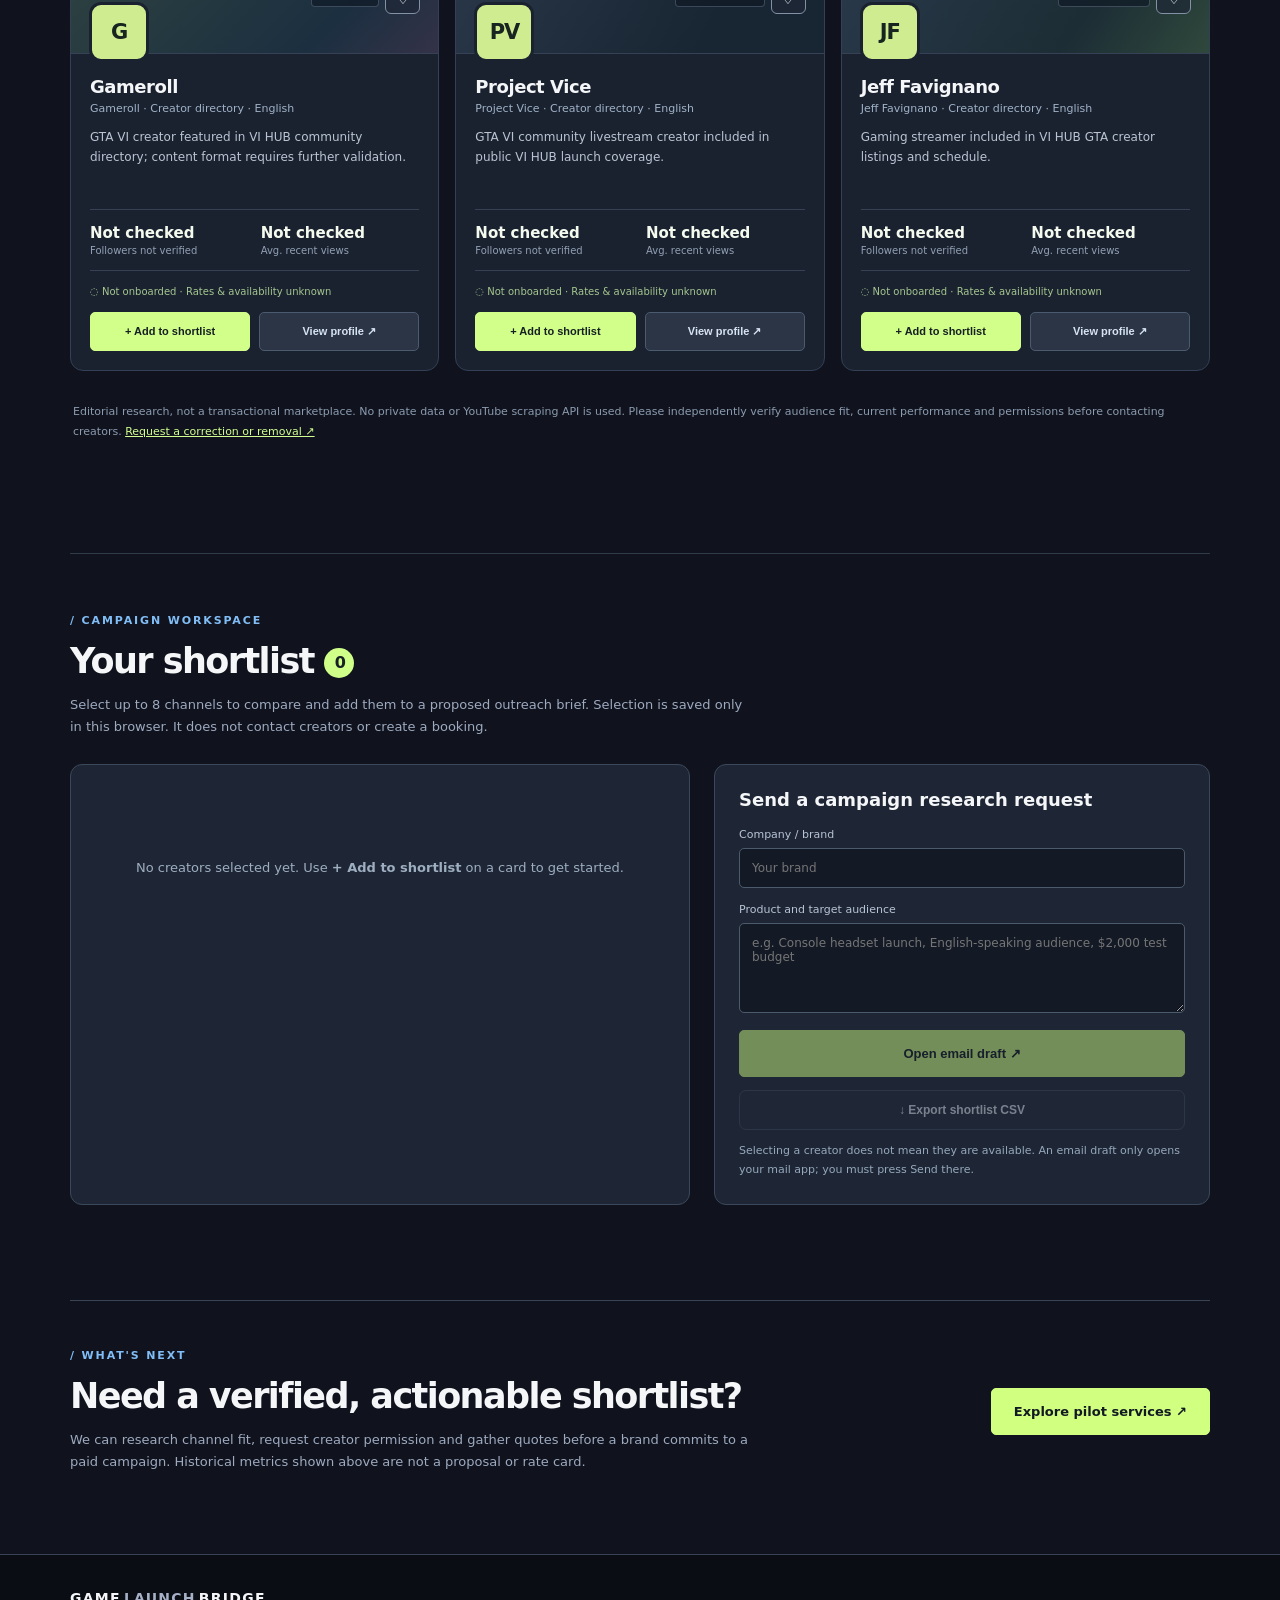
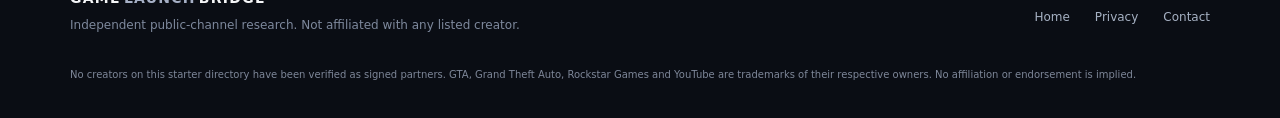
==== commit 0cf5a791: "Add dated under-100K creator filter" ====
--- a/discover.html
+++ b/discover.html
@@ -24,7 +24,7 @@
 <label class="search"><span class="control-label">SEARCH</span><input id="search" type="search" placeholder="Creator, GTA, headset, speedruns…" autocomplete="off" aria-label="Search channels"></label>
 <label><span class="control-label">CONTENT FOCUS</span><select id="category" aria-label="Filter content focus"><option value="">All content</option><option>GTA guides</option><option>GTA news</option><option>GTA gameplay</option><option>Entertainment</option><option>Gaming tech</option><option>Live &amp; variety</option></select></label>
 <label><span class="control-label">LANGUAGE</span><select id="language" aria-label="Filter language"><option value="">Any language</option><option>English</option><option>Spanish</option></select></label>
-<label><span class="control-label">PUBLIC SIZE SNAPSHOT</span><select id="size" aria-label="Filter dated audience size"><option value="">Any / unknown</option><option value="large">1M+ (dated)</option><option value="mid">100K–999K (dated)</option><option value="unknown">Not verified</option></select></label>
+<label><span class="control-label">PUBLIC SIZE SNAPSHOT</span><select id="size" aria-label="Filter dated audience size"><option value="">Any / unknown</option><option value="large">1M+ (dated)</option><option value="mid">100K–999K (dated)</option><option value="small">Under 100K (dated)</option><option value="unknown">Not verified</option></select></label>
 <label><span class="control-label">SORT</span><select id="sort" aria-label="Sort creators"><option value="curated">Curated order</option><option value="size">Snapshot: highest first</option><option value="az">Name: A–Z</option></select></label>
 </div>
 <div class="resultbar"><span><strong id="result-count">0</strong> matched channels</span><span class="pillstatus">● Public leads only · No partner endorsement</span></div>
